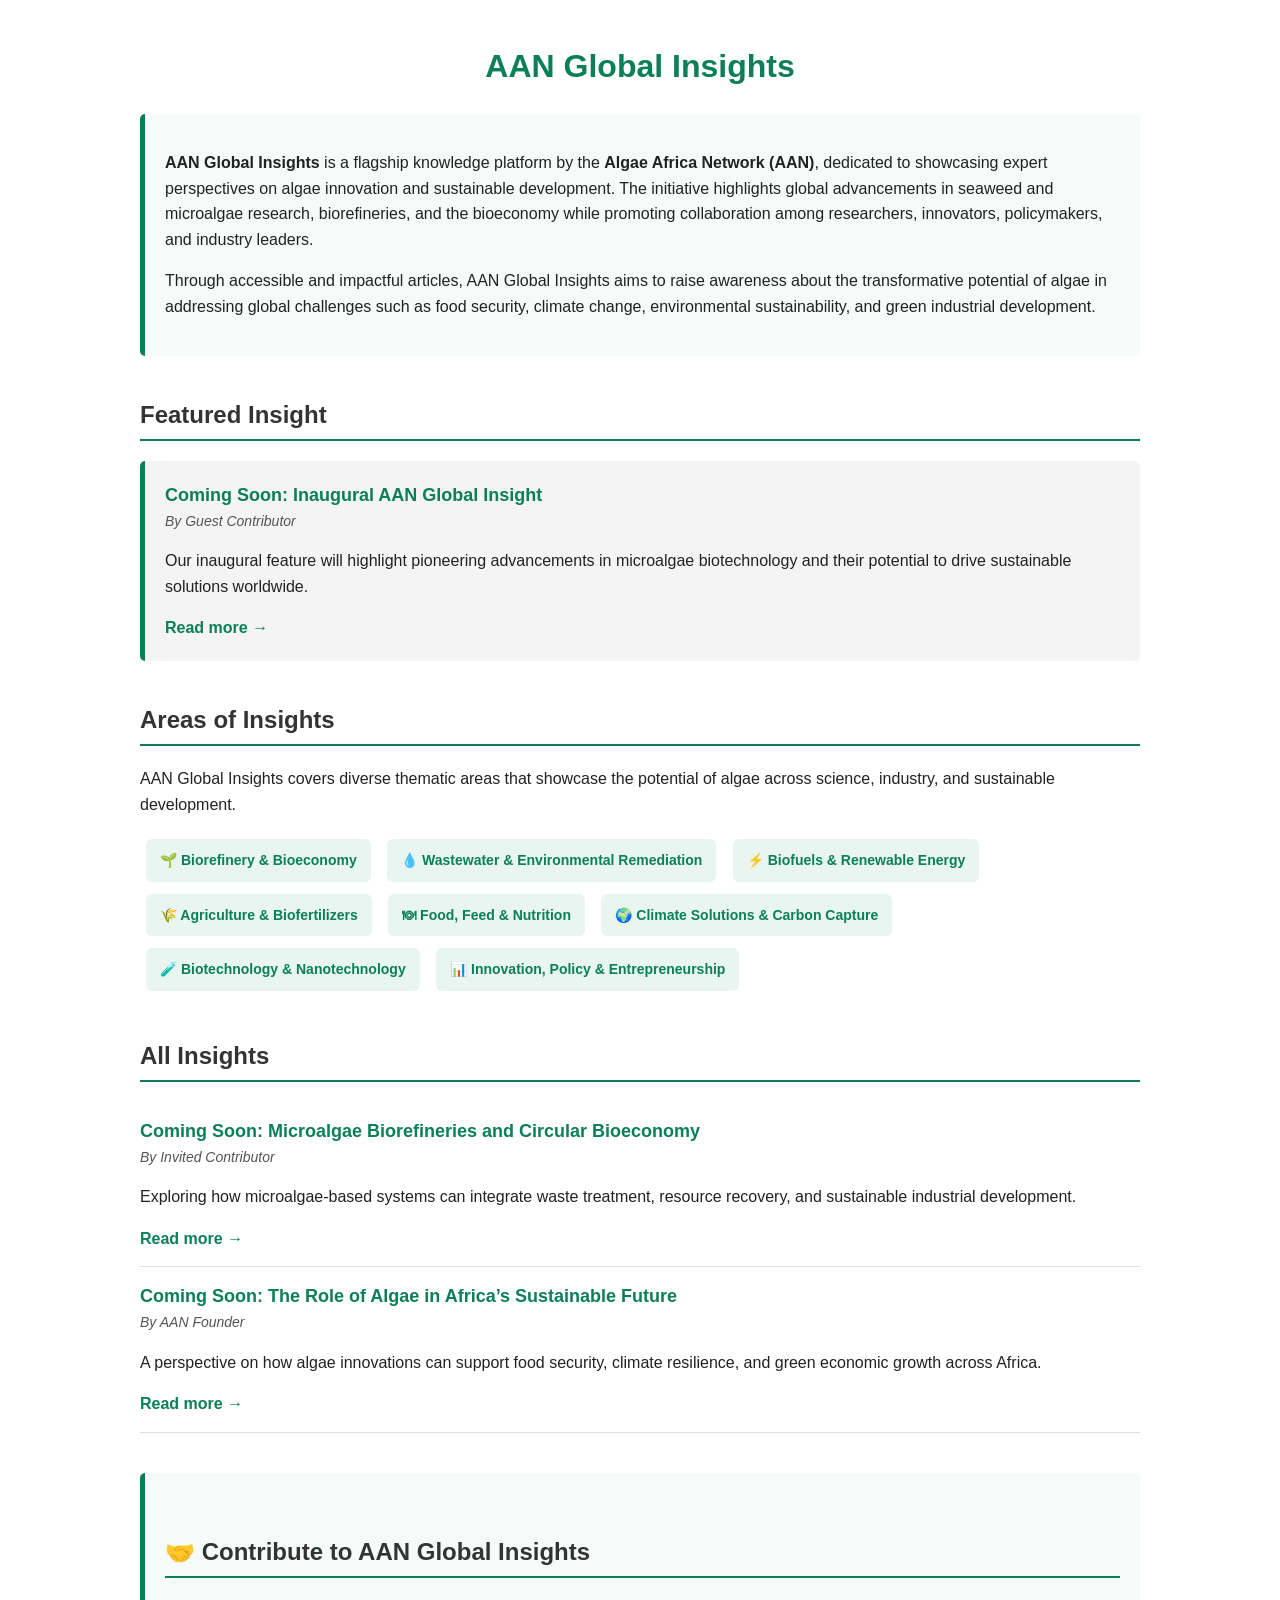
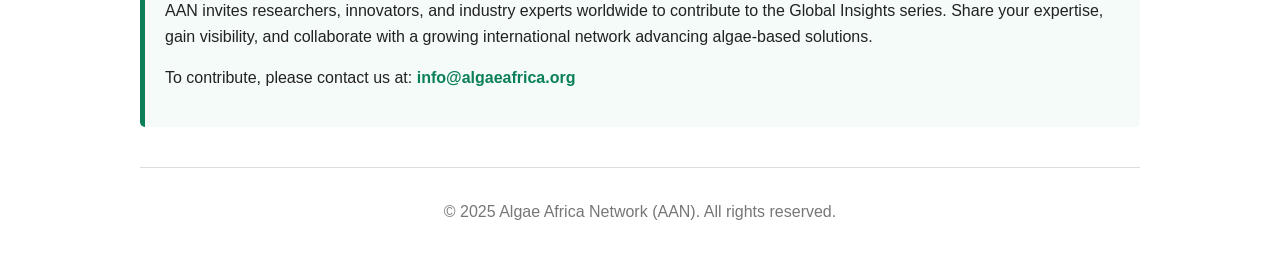
==== aan-global-insights.html @ f385eef3 "Update aan-global-insights.html" ====
<!DOCTYPE html>
<html lang="en">
<head>
  <meta charset="UTF-8">
  <title>AAN Global Insights | Algae Africa Network</title>
  <meta name="viewport" content="width=device-width, initial-scale=1.0">
  
  <style>
    body {
      font-family: Arial, sans-serif;
      max-width: 1000px;
      margin: auto;
      padding: 20px;
      line-height: 1.6;
      color: #222;
      background-color: #ffffff;
    }

    h1 {
      color: #0a7f5a;
      text-align: center;
    }

    h2 {
      margin-top: 40px;
      color: #333;
      border-bottom: 2px solid #0a7f5a;
      padding-bottom: 5px;
    }

    p {
      font-size: 16px;
    }

    .intro {
      background: #f4fbf8;
      padding: 20px;
      border-left: 5px solid #0a7f5a;
      border-radius: 5px;
    }

    .featured {
      background: #f4f4f4;
      padding: 20px;
      border-left: 5px solid #0a7f5a;
      margin-top: 20px;
      border-radius: 5px;
    }

    .categories {
      margin-top: 15px;
    }

    .categories span {
      display: inline-block;
      background: #e8f5f0;
      margin: 6px;
      padding: 10px 14px;
      border-radius: 6px;
      font-size: 14px;
      font-weight: bold;
      color: #0a7f5a;
    }

    .post {
      border-bottom: 1px solid #ddd;
      padding: 15px 0;
    }

    .post-title {
      font-weight: bold;
      font-size: 18px;
      color: #0a7f5a;
    }

    .author {
      color: #555;
      font-size: 14px;
      font-style: italic;
    }

    a {
      color: #0a7f5a;
      text-decoration: none;
      font-weight: bold;
    }

    a:hover {
      text-decoration: underline;
    }

    .cta {
      background: #f4fbf8;
      padding: 20px;
      margin-top: 40px;
      border-left: 5px solid #0a7f5a;
      border-radius: 5px;
    }

    footer {
      margin-top: 40px;
      text-align: center;
      font-size: 14px;
      color: #777;
      border-top: 1px solid #ddd;
      padding-top: 15px;
    }
  </style>
</head>

<body>

  <!-- Page Title -->
  <h1>AAN Global Insights</h1>

  <!-- Description -->
  <div class="intro">
    <p>
      <strong>AAN Global Insights</strong> is a flagship knowledge platform by the
      <strong>Algae Africa Network (AAN)</strong>, dedicated to showcasing expert perspectives
      on algae innovation and sustainable development. The initiative highlights global
      advancements in seaweed and microalgae research, biorefineries, and the bioeconomy while promoting
      collaboration among researchers, innovators, policymakers, and industry leaders.
    </p>
    <p>
      Through accessible and impactful articles, AAN Global Insights aims to raise awareness
      about the transformative potential of algae in addressing global challenges such as food
      security, climate change, environmental sustainability, and green industrial development.
    </p>
  </div>

  <!-- Featured Insight -->
  <h2> Featured Insight</h2>
  <div class="featured">
    <div class="post-title">
      Coming Soon: Inaugural AAN Global Insight
    </div>
    <div class="author">By Guest Contributor</div>
    <p>
      Our inaugural feature will highlight pioneering advancements in microalgae biotechnology
      and their potential to drive sustainable solutions worldwide.
    </p>
    <a href="#">Read more →</a>
  </div>

  <!-- Areas of Insights -->
  <h2> Areas of Insights</h2>
  <p>
    AAN Global Insights covers diverse thematic areas that showcase the potential of algae
    across science, industry, and sustainable development.
  </p>

  <div class="categories">
    <span>🌱 Biorefinery & Bioeconomy</span>
    <span>💧 Wastewater & Environmental Remediation</span>
    <span>⚡ Biofuels & Renewable Energy</span>
    <span>🌾 Agriculture & Biofertilizers</span>
    <span>🍽 Food, Feed & Nutrition</span>
    <span>🌍 Climate Solutions & Carbon Capture</span>
    <span>🧪 Biotechnology & Nanotechnology</span>
    <span>📊 Innovation, Policy & Entrepreneurship</span>
  </div>

  <!-- All Insights -->
  <h2> All Insights</h2>

  <div class="post">
    <div class="post-title">Coming Soon: Microalgae Biorefineries and Circular Bioeconomy</div>
    <div class="author">By Invited Contributor</div>
    <p>
      Exploring how microalgae-based systems can integrate waste treatment, resource recovery,
      and sustainable industrial development.
    </p>
    <a href="#">Read more →</a>
  </div>

  <div class="post">
    <div class="post-title">Coming Soon: The Role of Algae in Africa’s Sustainable Future</div>
    <div class="author">By AAN Founder</div>
    <p>
      A perspective on how algae innovations can support food security, climate resilience,
      and green economic growth across Africa.
    </p>
    <a href="#">Read more →</a>
  </div>

  <!-- Call for Contributors -->
  <div class="cta">
    <h2>🤝 Contribute to AAN Global Insights</h2>
    <p>
      AAN invites researchers, innovators, and industry experts worldwide to contribute to the
      Global Insights series. Share your expertise, gain visibility, and collaborate with a growing
      international network advancing algae-based solutions.
    </p>
    <p>
      To contribute, please contact us at:
      <strong><a href="mailto:info@algaeafrica.org">info@algaeafrica.org</a></strong>
    </p>
  </div>

  <!-- Footer -->
  <footer>
    <p>© 2025 Algae Africa Network (AAN). All rights reserved.</p>
  </footer>

</body>
</html>
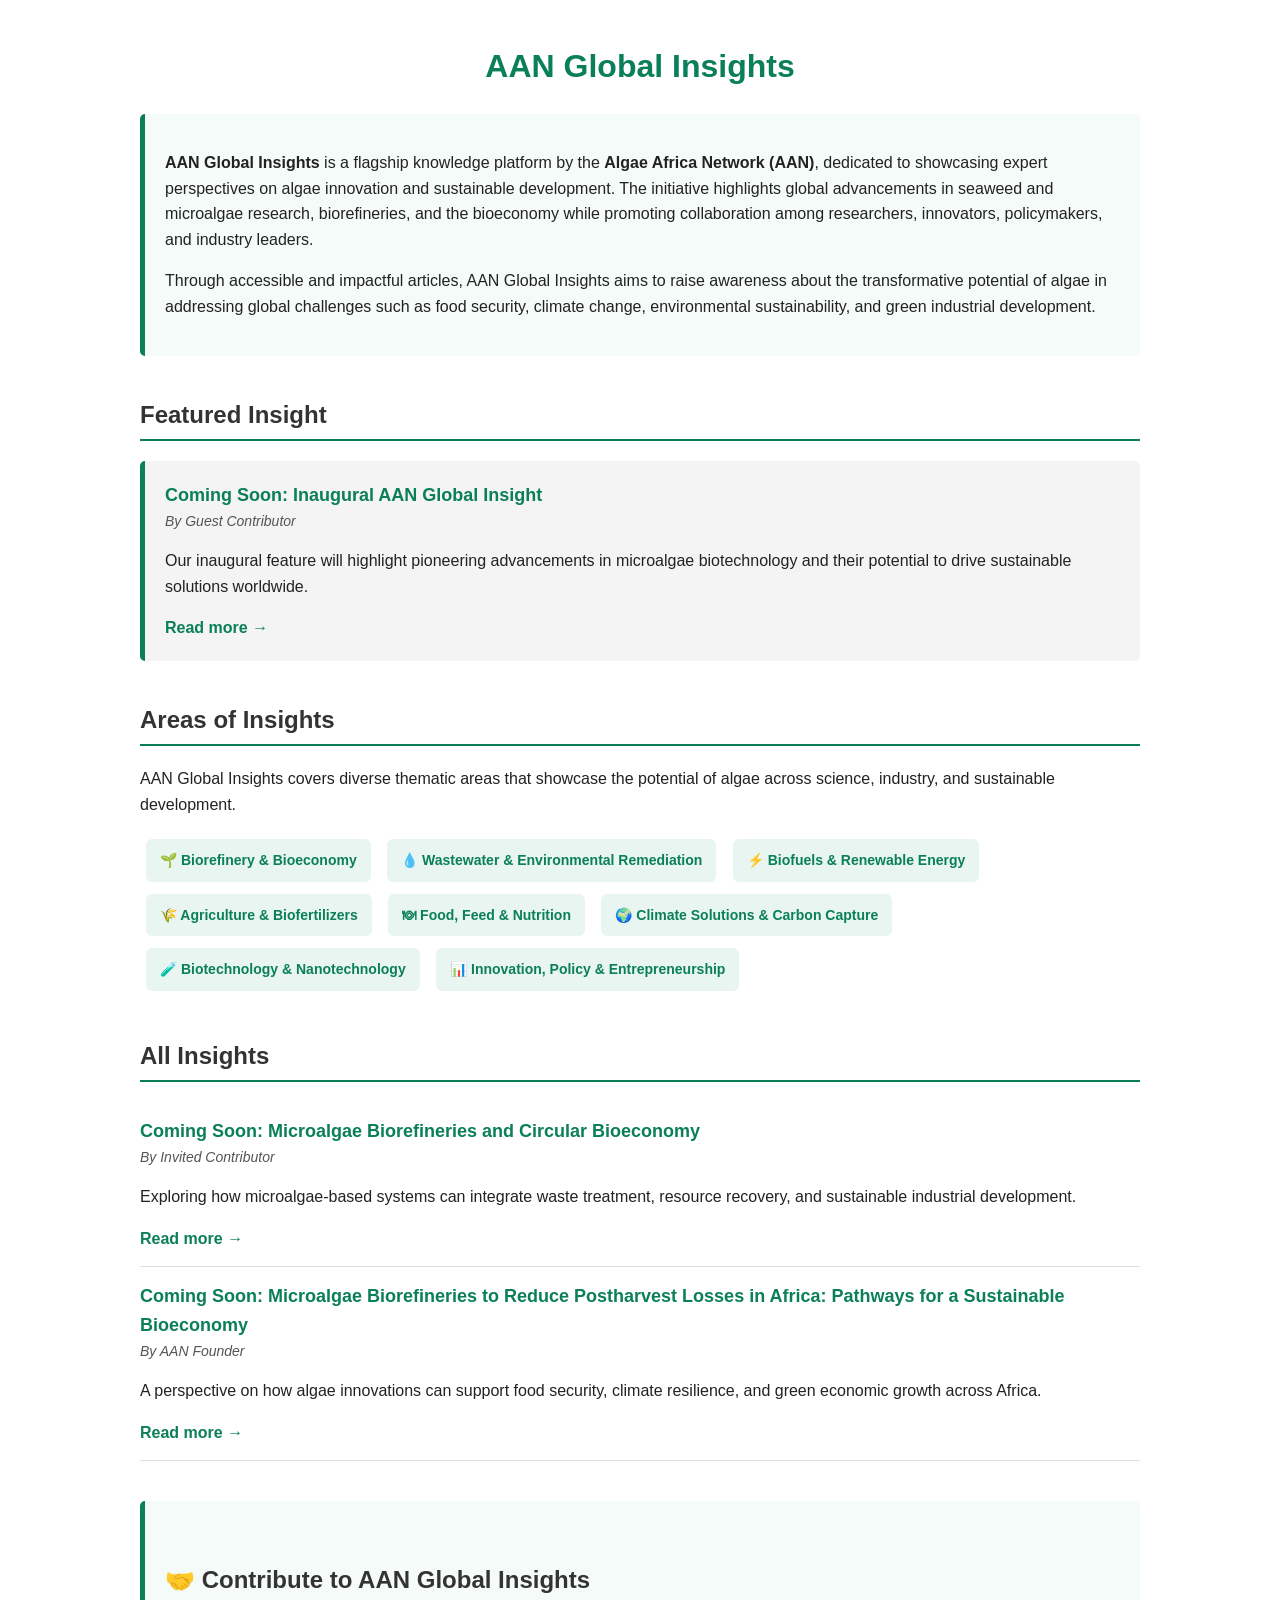
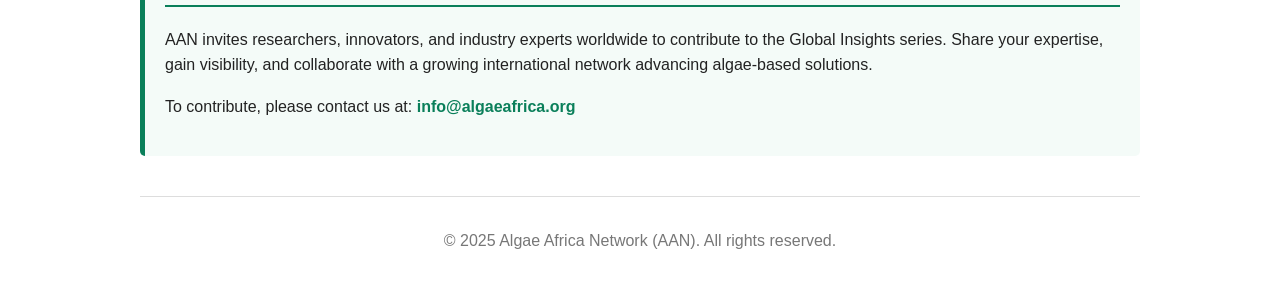
==== commit 32b44e74: "Update aan-global-insights.html" ====
--- a/aan-global-insights.html
+++ b/aan-global-insights.html
@@ -175,7 +175,7 @@
   </div>
 
   <div class="post">
-    <div class="post-title">Coming Soon: The Role of Algae in Africa’s Sustainable Future</div>
+    <div class="post-title">Coming Soon: Microalgae Biorefineries to Reduce Postharvest Losses in Africa: Pathways for a Sustainable Bioeconomy</div>
     <div class="author">By AAN Founder</div>
     <p>
       A perspective on how algae innovations can support food security, climate resilience,
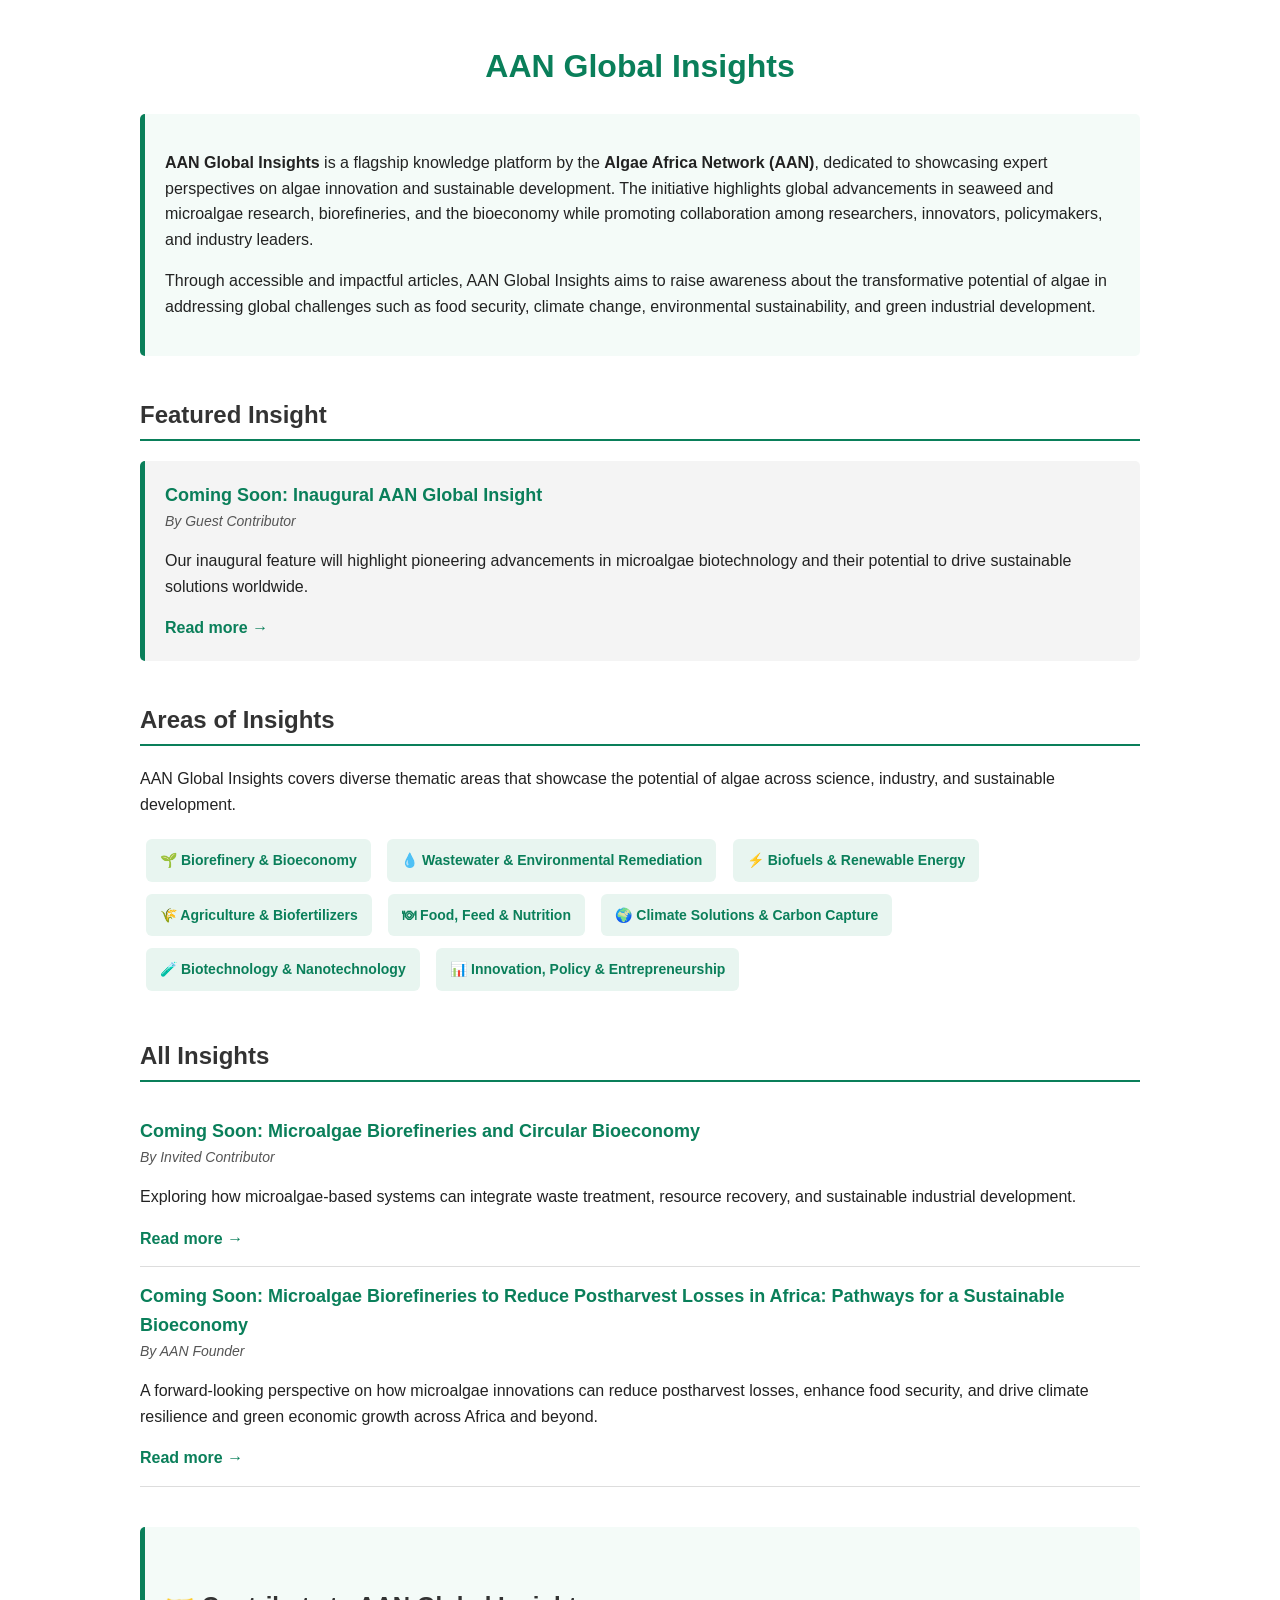
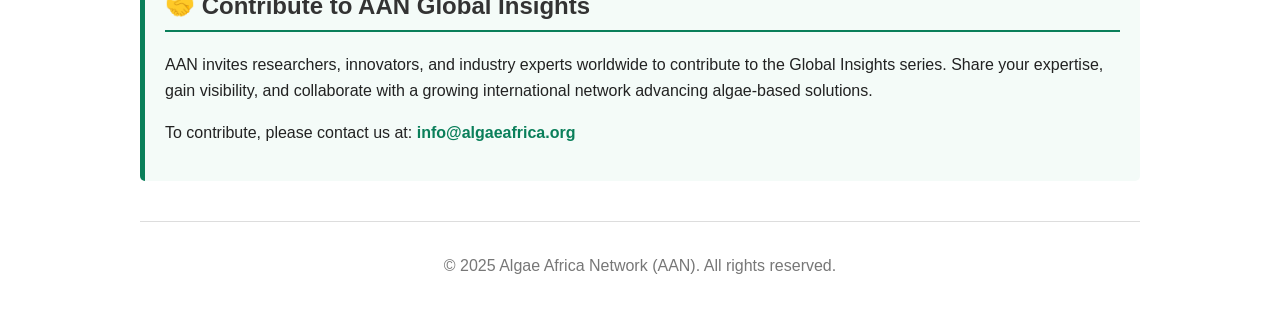
==== commit 9f3caee9: "Update aan-global-insights.html" ====
--- a/aan-global-insights.html
+++ b/aan-global-insights.html
@@ -178,8 +178,7 @@
     <div class="post-title">Coming Soon: Microalgae Biorefineries to Reduce Postharvest Losses in Africa: Pathways for a Sustainable Bioeconomy</div>
     <div class="author">By AAN Founder</div>
     <p>
-      A perspective on how algae innovations can support food security, climate resilience,
-      and green economic growth across Africa.
+      A forward-looking perspective on how microalgae innovations can reduce postharvest losses, enhance food security, and drive climate resilience and green economic growth across Africa and beyond.
     </p>
     <a href="#">Read more →</a>
   </div>
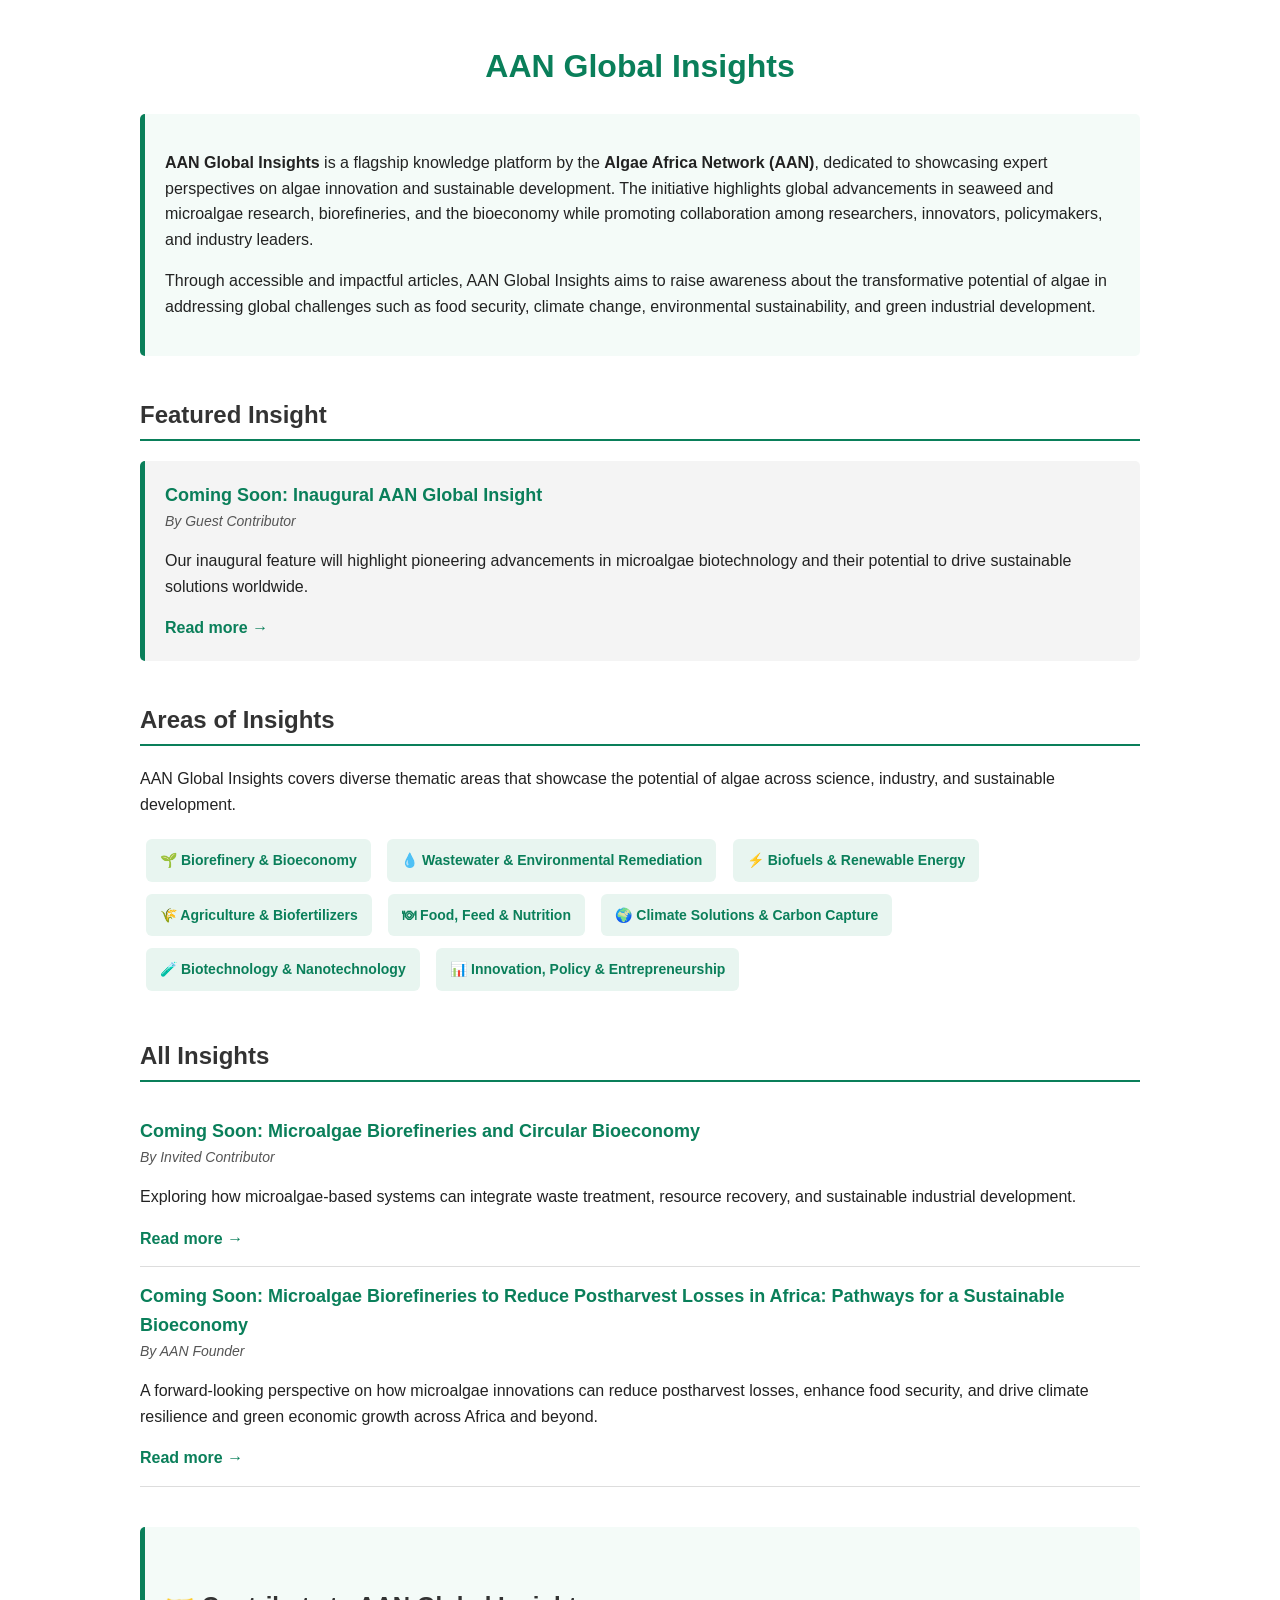
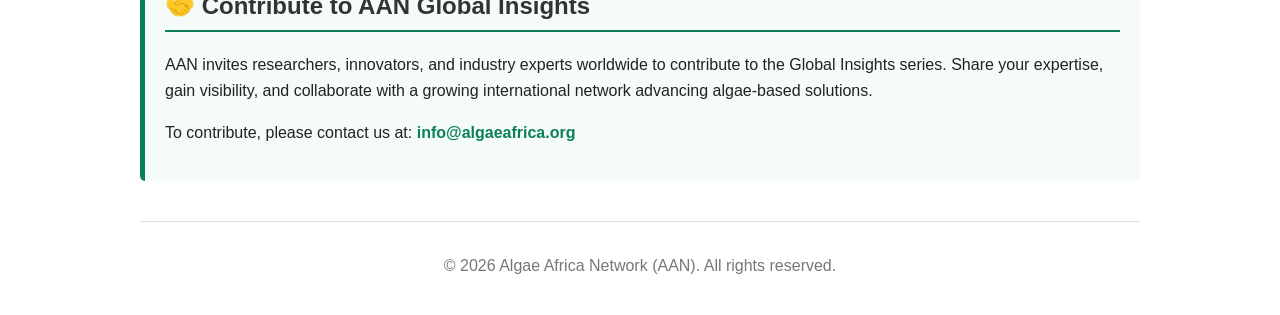
==== commit a93eb05f: "Update aan-global-insights.html" ====
--- a/aan-global-insights.html
+++ b/aan-global-insights.html
@@ -199,7 +199,7 @@
 
   <!-- Footer -->
   <footer>
-    <p>© 2025 Algae Africa Network (AAN). All rights reserved.</p>
+    <p>© 2026 Algae Africa Network (AAN). All rights reserved.</p>
   </footer>
 
 </body>
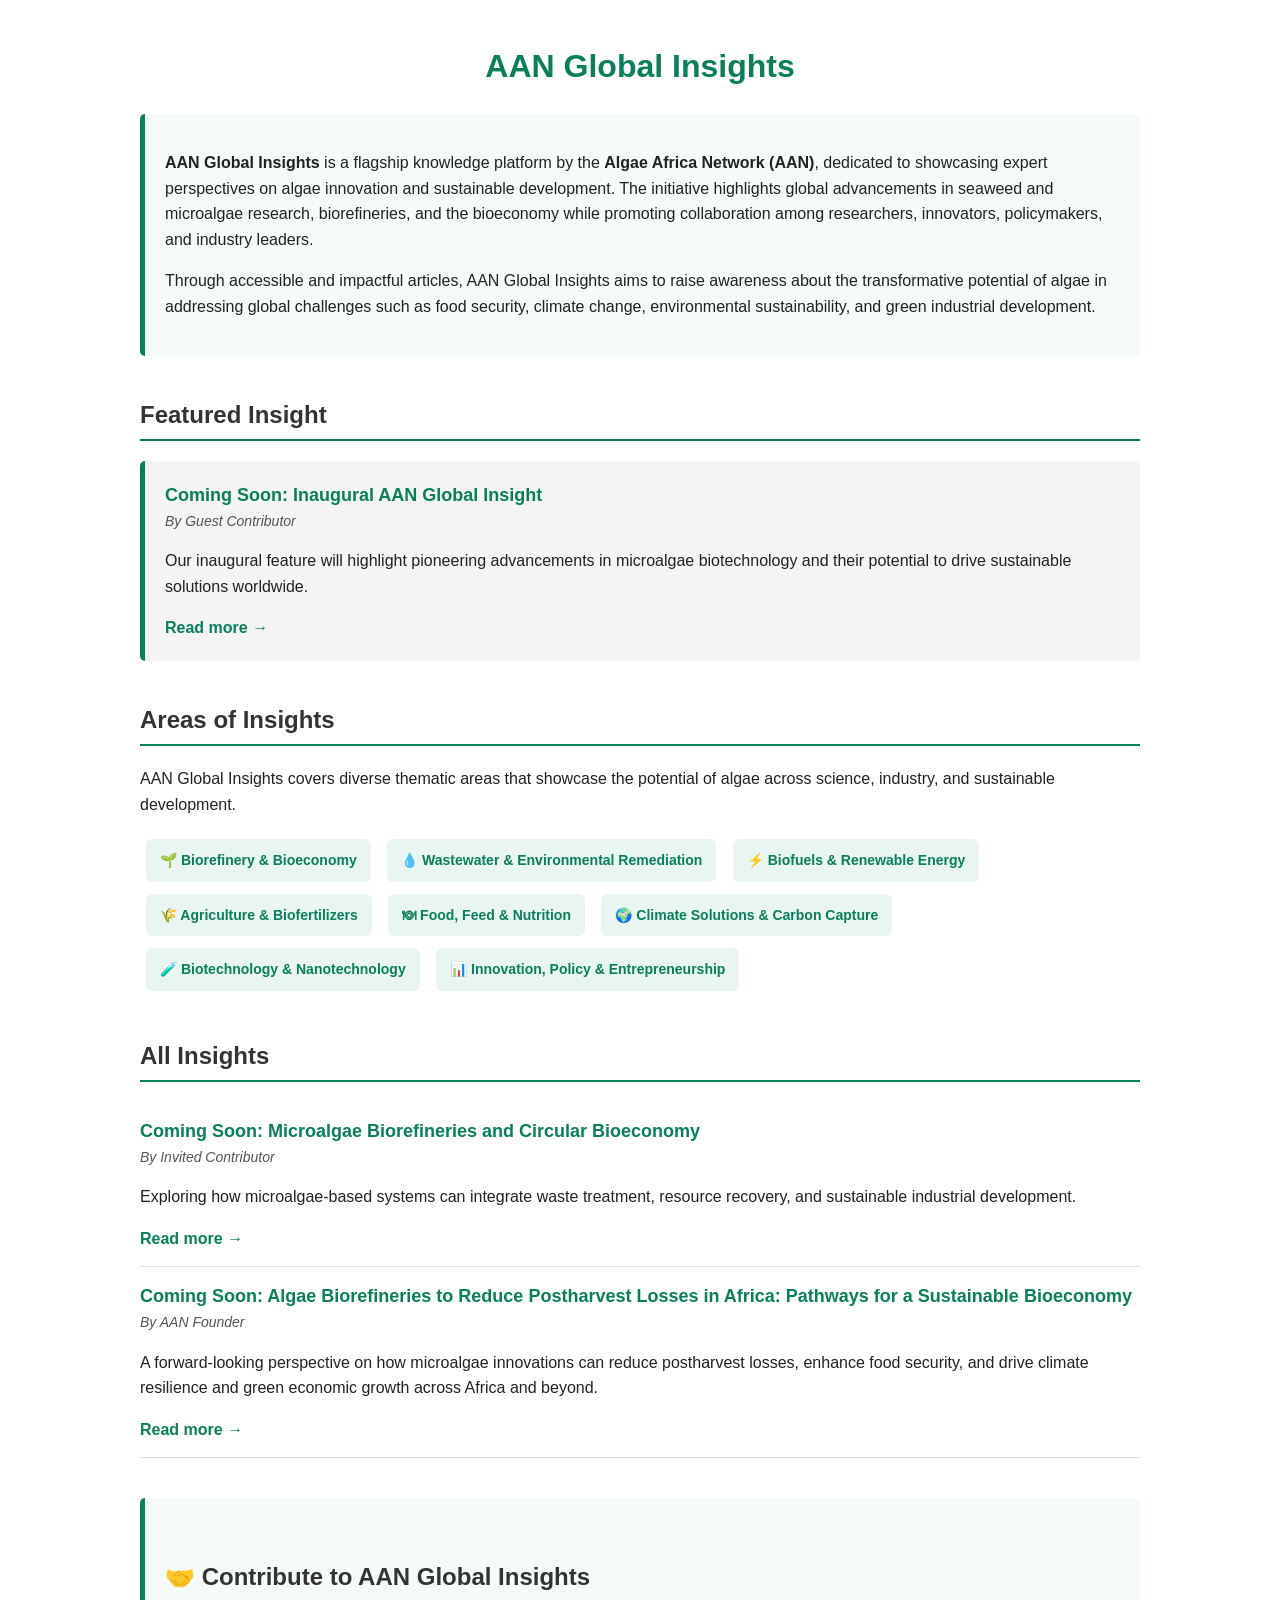
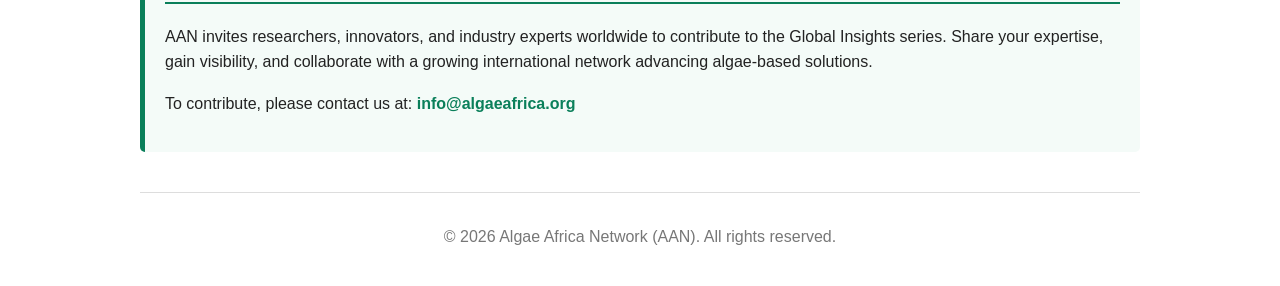
==== commit d892c9f9: "Update aan-global-insights.html" ====
--- a/aan-global-insights.html
+++ b/aan-global-insights.html
@@ -175,12 +175,12 @@
   </div>
 
   <div class="post">
-    <div class="post-title">Coming Soon: Microalgae Biorefineries to Reduce Postharvest Losses in Africa: Pathways for a Sustainable Bioeconomy</div>
+    <div class="post-title">Coming Soon: Algae Biorefineries to Reduce Postharvest Losses in Africa: Pathways for a Sustainable Bioeconomy</div>
     <div class="author">By AAN Founder</div>
     <p>
       A forward-looking perspective on how microalgae innovations can reduce postharvest losses, enhance food security, and drive climate resilience and green economic growth across Africa and beyond.
     </p>
-    <a href="#">Read more →</a>
+    <a href="post1.html">Read more →</a>
   </div>
 
   <!-- Call for Contributors -->
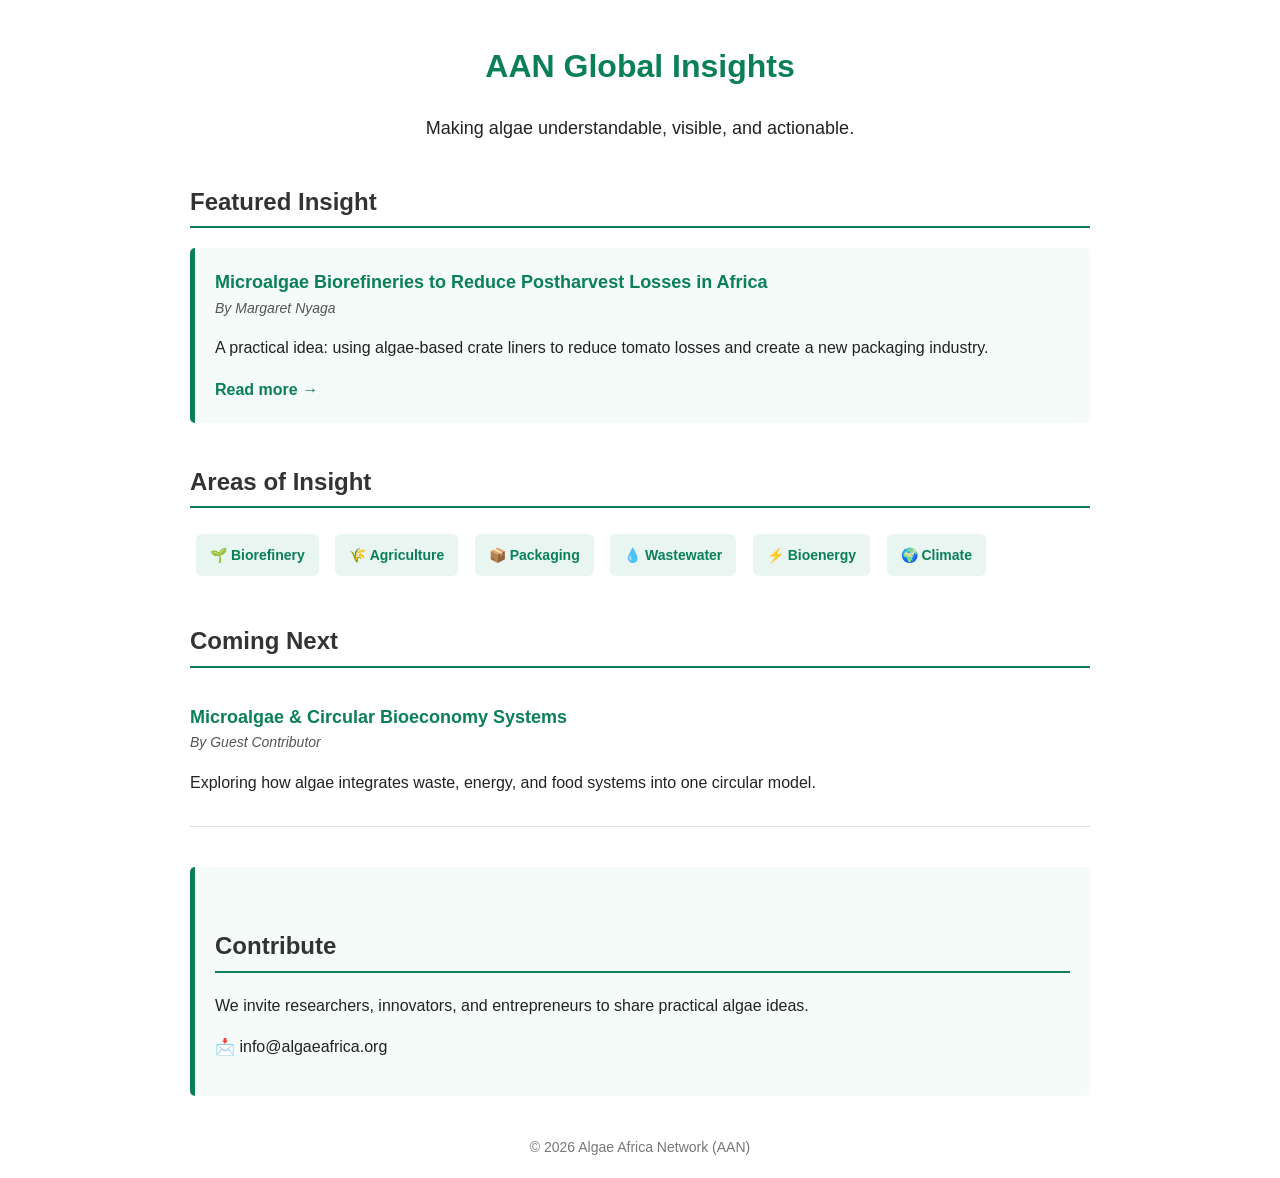
==== commit a0473811: "Update aan-global-insights.html" ====
--- a/aan-global-insights.html
+++ b/aan-global-insights.html
@@ -8,12 +8,11 @@
   <style>
     body {
       font-family: Arial, sans-serif;
-      max-width: 1000px;
+      max-width: 900px;
       margin: auto;
       padding: 20px;
       line-height: 1.6;
       color: #222;
-      background-color: #ffffff;
     }
 
     h1 {
@@ -28,38 +27,17 @@
       padding-bottom: 5px;
     }
 
-    p {
-      font-size: 16px;
+    .intro {
+      text-align: center;
+      font-size: 18px;
+      margin-bottom: 30px;
     }
 
-    .intro {
+    .featured {
       background: #f4fbf8;
       padding: 20px;
       border-left: 5px solid #0a7f5a;
       border-radius: 5px;
-    }
-
-    .featured {
-      background: #f4f4f4;
-      padding: 20px;
-      border-left: 5px solid #0a7f5a;
-      margin-top: 20px;
-      border-radius: 5px;
-    }
-
-    .categories {
-      margin-top: 15px;
-    }
-
-    .categories span {
-      display: inline-block;
-      background: #e8f5f0;
-      margin: 6px;
-      padding: 10px 14px;
-      border-radius: 6px;
-      font-size: 14px;
-      font-weight: bold;
-      color: #0a7f5a;
     }
 
     .post {
@@ -79,14 +57,21 @@
       font-style: italic;
     }
 
+    .categories span {
+      display: inline-block;
+      background: #e8f5f0;
+      margin: 6px;
+      padding: 10px 14px;
+      border-radius: 6px;
+      font-size: 14px;
+      font-weight: bold;
+      color: #0a7f5a;
+    }
+
     a {
       color: #0a7f5a;
       text-decoration: none;
       font-weight: bold;
-    }
-
-    a:hover {
-      text-decoration: underline;
     }
 
     .cta {
@@ -102,105 +87,68 @@
       text-align: center;
       font-size: 14px;
       color: #777;
-      border-top: 1px solid #ddd;
-      padding-top: 15px;
     }
   </style>
 </head>
 
 <body>
 
-  <!-- Page Title -->
-  <h1>AAN Global Insights</h1>
+<h1>AAN Global Insights</h1>
 
-  <!-- Description -->
-  <div class="intro">
-    <p>
-      <strong>AAN Global Insights</strong> is a flagship knowledge platform by the
-      <strong>Algae Africa Network (AAN)</strong>, dedicated to showcasing expert perspectives
-      on algae innovation and sustainable development. The initiative highlights global
-      advancements in seaweed and microalgae research, biorefineries, and the bioeconomy while promoting
-      collaboration among researchers, innovators, policymakers, and industry leaders.
-    </p>
-    <p>
-      Through accessible and impactful articles, AAN Global Insights aims to raise awareness
-      about the transformative potential of algae in addressing global challenges such as food
-      security, climate change, environmental sustainability, and green industrial development.
-    </p>
+<div class="intro">
+  Making algae understandable, visible, and actionable.
+</div>
+
+<!-- Featured REAL POST -->
+<h2>Featured Insight</h2>
+<div class="featured">
+  <div class="post-title">
+    Microalgae Biorefineries to Reduce Postharvest Losses in Africa
   </div>
+  <div class="author">By Margaret Nyaga</div>
+  <p>
+    A practical idea: using algae-based crate liners to reduce tomato losses and create a new packaging industry.
+  </p>
+  <a href="post1.html">Read more →</a>
+</div>
 
-  <!-- Featured Insight -->
-  <h2> Featured Insight</h2>
-  <div class="featured">
-    <div class="post-title">
-      Coming Soon: Inaugural AAN Global Insight
-    </div>
-    <div class="author">By Guest Contributor</div>
-    <p>
-      Our inaugural feature will highlight pioneering advancements in microalgae biotechnology
-      and their potential to drive sustainable solutions worldwide.
-    </p>
-    <a href="#">Read more →</a>
+<!-- Areas -->
+<h2>Areas of Insight</h2>
+<div class="categories">
+  <span>🌱 Biorefinery</span>
+  <span>🌾 Agriculture</span>
+  <span>📦 Packaging</span>
+  <span>💧 Wastewater</span>
+  <span>⚡ Bioenergy</span>
+  <span>🌍 Climate</span>
+</div>
+
+<!-- ONE upcoming -->
+<h2>Coming Next</h2>
+<div class="post">
+  <div class="post-title">
+    Microalgae & Circular Bioeconomy Systems
   </div>
+  <div class="author">By Guest Contributor</div>
+  <p>
+    Exploring how algae integrates waste, energy, and food systems into one circular model.
+  </p>
+</div>
 
-  <!-- Areas of Insights -->
-  <h2> Areas of Insights</h2>
+<!-- CTA -->
+<div class="cta">
+  <h2>Contribute</h2>
   <p>
-    AAN Global Insights covers diverse thematic areas that showcase the potential of algae
-    across science, industry, and sustainable development.
+    We invite researchers, innovators, and entrepreneurs to share practical algae ideas.
   </p>
+  <p>
+    📩 info@algaeafrica.org
+  </p>
+</div>
 
-  <div class="categories">
-    <span>🌱 Biorefinery & Bioeconomy</span>
-    <span>💧 Wastewater & Environmental Remediation</span>
-    <span>⚡ Biofuels & Renewable Energy</span>
-    <span>🌾 Agriculture & Biofertilizers</span>
-    <span>🍽 Food, Feed & Nutrition</span>
-    <span>🌍 Climate Solutions & Carbon Capture</span>
-    <span>🧪 Biotechnology & Nanotechnology</span>
-    <span>📊 Innovation, Policy & Entrepreneurship</span>
-  </div>
-
-  <!-- All Insights -->
-  <h2> All Insights</h2>
-
-  <div class="post">
-    <div class="post-title">Coming Soon: Microalgae Biorefineries and Circular Bioeconomy</div>
-    <div class="author">By Invited Contributor</div>
-    <p>
-      Exploring how microalgae-based systems can integrate waste treatment, resource recovery,
-      and sustainable industrial development.
-    </p>
-    <a href="#">Read more →</a>
-  </div>
-
-  <div class="post">
-    <div class="post-title">Coming Soon: Algae Biorefineries to Reduce Postharvest Losses in Africa: Pathways for a Sustainable Bioeconomy</div>
-    <div class="author">By AAN Founder</div>
-    <p>
-      A forward-looking perspective on how microalgae innovations can reduce postharvest losses, enhance food security, and drive climate resilience and green economic growth across Africa and beyond.
-    </p>
-    <a href="post1.html">Read more →</a>
-  </div>
-
-  <!-- Call for Contributors -->
-  <div class="cta">
-    <h2>🤝 Contribute to AAN Global Insights</h2>
-    <p>
-      AAN invites researchers, innovators, and industry experts worldwide to contribute to the
-      Global Insights series. Share your expertise, gain visibility, and collaborate with a growing
-      international network advancing algae-based solutions.
-    </p>
-    <p>
-      To contribute, please contact us at:
-      <strong><a href="mailto:info@algaeafrica.org">info@algaeafrica.org</a></strong>
-    </p>
-  </div>
-
-  <!-- Footer -->
-  <footer>
-    <p>© 2026 Algae Africa Network (AAN). All rights reserved.</p>
-  </footer>
+<footer>
+  © 2026 Algae Africa Network (AAN)
+</footer>
 
 </body>
 </html>
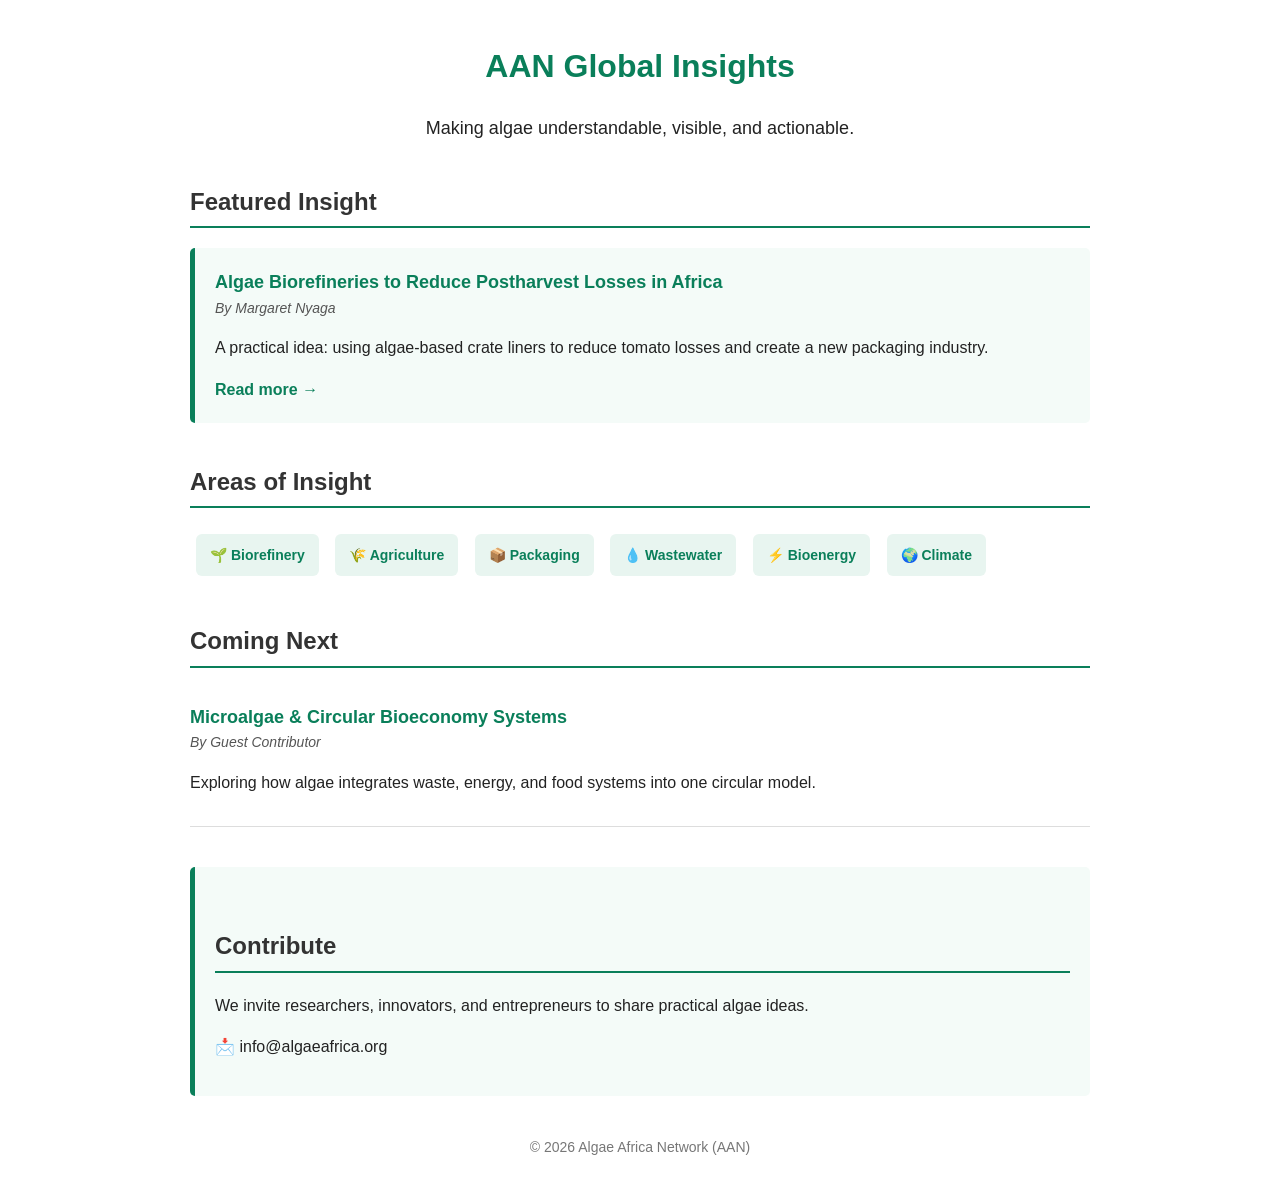
==== commit 4111d441: "Update aan-global-insights.html" ====
--- a/aan-global-insights.html
+++ b/aan-global-insights.html
@@ -103,7 +103,7 @@
 <h2>Featured Insight</h2>
 <div class="featured">
   <div class="post-title">
-    Microalgae Biorefineries to Reduce Postharvest Losses in Africa
+    Algae Biorefineries to Reduce Postharvest Losses in Africa
   </div>
   <div class="author">By Margaret Nyaga</div>
   <p>
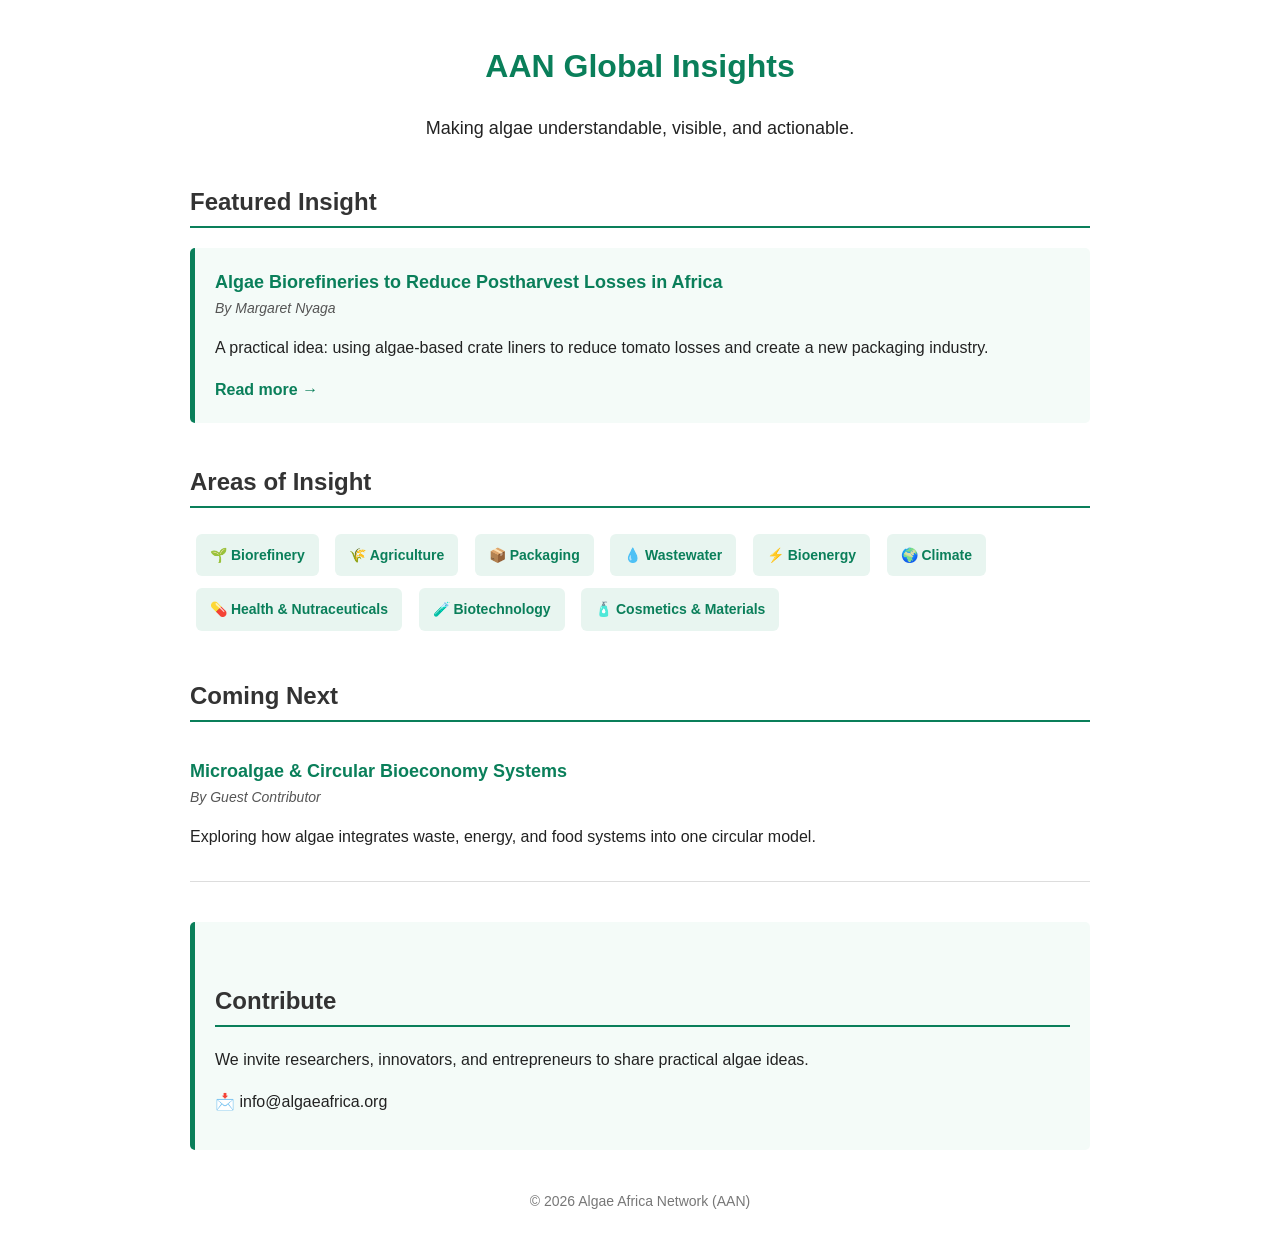
==== commit 854517df: "Update aan-global-insights.html" ====
--- a/aan-global-insights.html
+++ b/aan-global-insights.html
@@ -121,6 +121,9 @@
   <span>💧 Wastewater</span>
   <span>⚡ Bioenergy</span>
   <span>🌍 Climate</span>
+  <span>💊 Health & Nutraceuticals </span>
+  <span>🧪 Biotechnology</span>
+  <span>🧴 Cosmetics & Materials </span>
 </div>
 
 <!-- ONE upcoming -->
